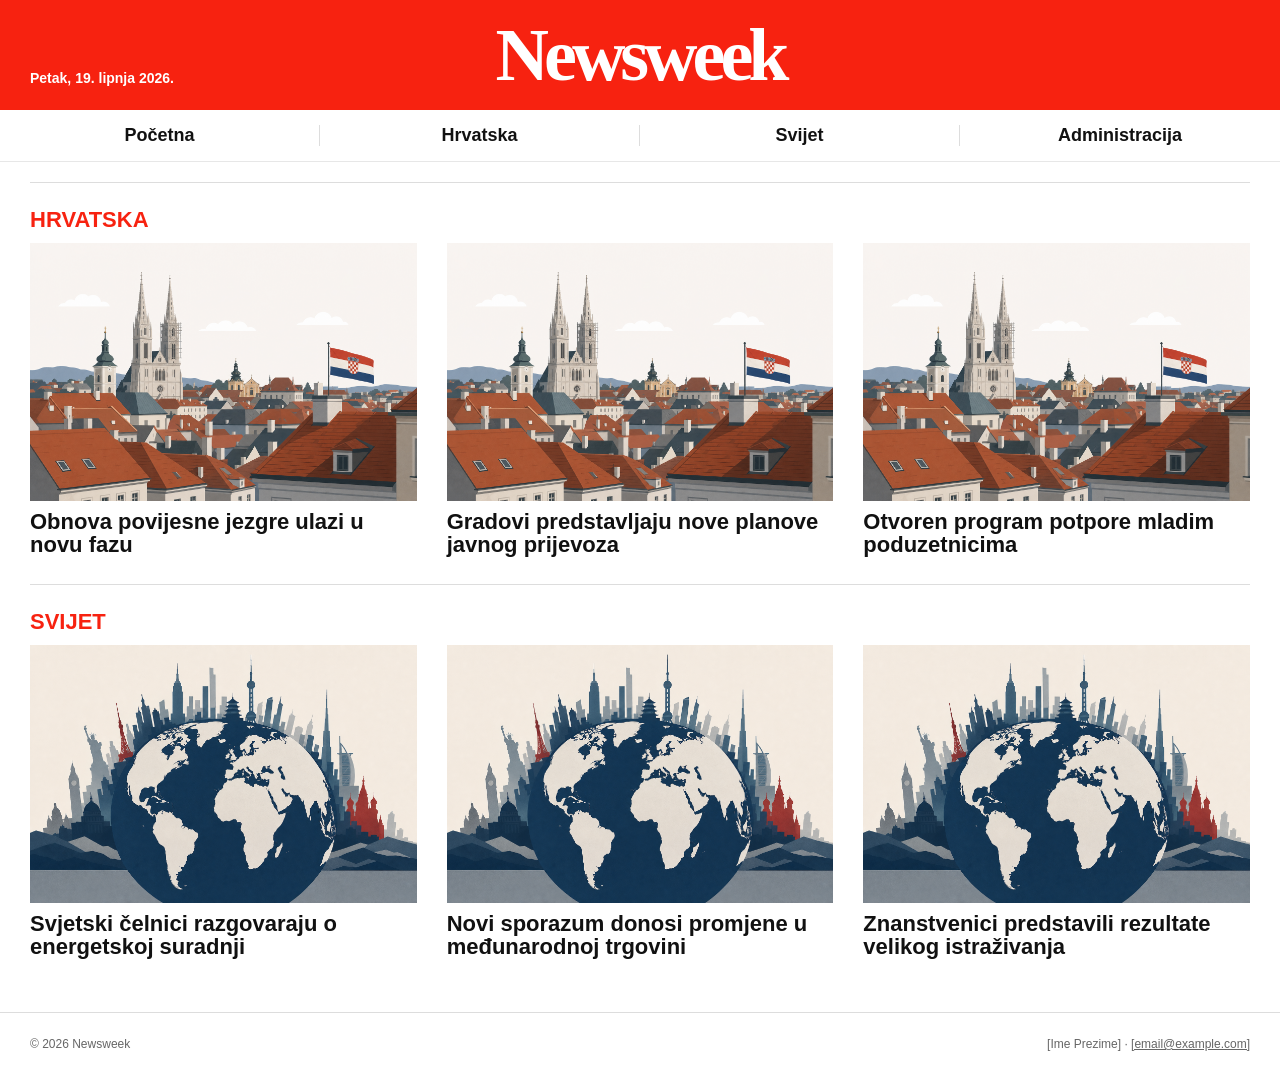
==== index.html @ 07c085bd "faza 1: HTML i CSS predložak" ====
<!DOCTYPE html>
<html lang="hr">
<head>
    <meta charset="UTF-8">
    <meta name="viewport" content="width=device-width, initial-scale=1.0">
    <meta name="description" content="Newsweek portal s vijestima iz Hrvatske i svijeta.">
    <title>Newsweek | Početna</title>
    <link rel="stylesheet" href="assets/css/style.css">
</head>
<body>
    <div class="site-wrapper">
        <header class="site-header">
            <div class="masthead">
                <time datetime="2026-06-19">Petak, 19. lipnja 2026.</time>
                <a class="logo" href="index.html" aria-label="Newsweek početna stranica">Newsweek</a>
            </div>
            <nav class="main-navigation" aria-label="Glavna navigacija">
                <a href="index.html" aria-current="page">Početna</a>
                <a href="#hrvatska">Hrvatska</a>
                <a href="#svijet">Svijet</a>
                <a href="#" aria-disabled="true" title="Dostupno u kasnijoj fazi projekta">Administracija</a>
            </nav>
        </header>

        <main class="home-content">
            <h1 class="visually-hidden">Najnovije vijesti iz Hrvatske i svijeta</h1>
            <section class="news-section" id="hrvatska" aria-labelledby="hrvatska-title">
                <h2 id="hrvatska-title">Hrvatska</h2>
                <div class="news-grid">
                    <article class="news-card">
                        <a href="clanak.html">
                            <img src="assets/img/hrvatska.png" alt="Pogled na zagrebačke krovove i katedralu">
                            <h2>Obnova povijesne jezgre ulazi u novu fazu</h2>
                        </a>
                    </article>
                    <article class="news-card">
                        <a href="clanak.html">
                            <img src="assets/img/hrvatska.png" alt="Pogled na zagrebačke krovove i katedralu">
                            <h2>Gradovi predstavljaju nove planove javnog prijevoza</h2>
                        </a>
                    </article>
                    <article class="news-card">
                        <a href="clanak.html">
                            <img src="assets/img/hrvatska.png" alt="Pogled na zagrebačke krovove i katedralu">
                            <h2>Otvoren program potpore mladim poduzetnicima</h2>
                        </a>
                    </article>
                </div>
            </section>

            <section class="news-section" id="svijet" aria-labelledby="svijet-title">
                <h2 id="svijet-title">Svijet</h2>
                <div class="news-grid">
                    <article class="news-card">
                        <a href="clanak.html">
                            <img src="assets/img/svijet.png" alt="Ilustracija globusa i svjetskih gradova">
                            <h2>Svjetski čelnici razgovaraju o energetskoj suradnji</h2>
                        </a>
                    </article>
                    <article class="news-card">
                        <a href="clanak.html">
                            <img src="assets/img/svijet.png" alt="Ilustracija globusa i svjetskih gradova">
                            <h2>Novi sporazum donosi promjene u međunarodnoj trgovini</h2>
                        </a>
                    </article>
                    <article class="news-card">
                        <a href="clanak.html">
                            <img src="assets/img/svijet.png" alt="Ilustracija globusa i svjetskih gradova">
                            <h2>Znanstvenici predstavili rezultate velikog istraživanja</h2>
                        </a>
                    </article>
                </div>
            </section>
        </main>

        <footer class="site-footer">
            <p>&copy; 2026 Newsweek</p>
            <p>[Ime Prezime] · <a href="mailto:email@example.com">[email@example.com]</a></p>
        </footer>
    </div>
</body>
</html>
---- assets/css/style.css ----
:root {
    --newsweek-red: #f72210;
    --page-background: #f4f5f6;
    --content-background: #ffffff;
    --text-color: #111111;
    --muted-text: #666666;
    --border-color: #dddddd;
    --content-width: 1310px;
}

* {
    box-sizing: border-box;
}

body {
    margin: 0;
    background: var(--page-background);
    color: var(--text-color);
    font-family: Arial, Helvetica, sans-serif;
}

img {
    display: block;
    max-width: 100%;
}

a {
    color: inherit;
}

.visually-hidden {
    position: absolute;
    width: 1px;
    height: 1px;
    padding: 0;
    margin: -1px;
    overflow: hidden;
    clip: rect(0, 0, 0, 0);
    white-space: nowrap;
    border: 0;
}

.site-wrapper {
    width: min(100%, var(--content-width));
    min-height: 100vh;
    margin: 0 auto;
    background: var(--content-background);
}

.masthead {
    position: relative;
    min-height: 94px;
    padding: 18px 30px;
    background: var(--newsweek-red);
    color: #ffffff;
}

.masthead time {
    position: absolute;
    left: 30px;
    bottom: 24px;
    font-size: 14px;
    font-weight: 700;
}

.logo {
    display: block;
    width: max-content;
    margin: 0 auto;
    color: #ffffff;
    font-family: Georgia, "Times New Roman", serif;
    font-size: clamp(52px, 6vw, 74px);
    font-weight: 900;
    line-height: 1;
    letter-spacing: -5px;
    text-decoration: none;
}

.main-navigation {
    display: grid;
    grid-template-columns: repeat(4, 1fr);
    border-bottom: 1px solid #e7e7e7;
}

.main-navigation a {
    margin: 15px 0;
    border-right: 1px solid var(--border-color);
    font-family: "Arial Narrow", Arial, sans-serif;
    font-size: 18px;
    font-weight: 700;
    text-align: center;
    text-decoration: none;
}

.main-navigation a:last-child {
    border-right: 0;
}

.main-navigation a:hover,
.main-navigation a:focus-visible {
    color: var(--newsweek-red);
}

.main-navigation a:focus-visible,
.news-card a:focus-visible,
.site-footer a:focus-visible {
    outline: 2px solid var(--newsweek-red);
    outline-offset: 3px;
}

.main-navigation a[aria-disabled="true"] {
    cursor: not-allowed;
}

.home-content {
    padding: 20px 30px 26px;
}

.news-section {
    padding: 24px 0 28px;
    border-top: 1px solid var(--border-color);
}

.news-section > h2 {
    margin: 0 0 10px;
    color: var(--newsweek-red);
    font-family: "Arial Narrow", Arial, sans-serif;
    font-size: 22px;
    text-transform: uppercase;
}

.news-grid {
    display: grid;
    grid-template-columns: repeat(3, minmax(0, 1fr));
    gap: 30px;
}

.news-card a {
    display: block;
    text-decoration: none;
}

.news-card img {
    width: 100%;
    aspect-ratio: 3 / 2;
    object-fit: cover;
}

.news-card h2 {
    margin: 9px 0 0;
    font-family: "Arial Narrow", Arial, sans-serif;
    font-size: 22px;
    line-height: 1.05;
}

.news-card a:hover h2 {
    color: var(--newsweek-red);
}

.article-content {
    padding: 26px 30px 40px;
}

.article-detail {
    max-width: 1050px;
    margin: 0 auto;
}

.article-header {
    margin-bottom: 24px;
}

.article-category {
    margin: 0 0 12px;
    color: var(--newsweek-red);
    font-family: "Arial Narrow", Arial, sans-serif;
    font-size: 20px;
    font-weight: 700;
    text-transform: uppercase;
}

.article-header h1 {
    max-width: 1000px;
    margin: 0 0 14px;
    font-family: "Arial Narrow", Arial, sans-serif;
    font-size: clamp(34px, 5vw, 52px);
    line-height: 1;
    text-transform: uppercase;
}

.article-header time,
.article-figure figcaption {
    color: var(--muted-text);
    font-size: 13px;
}

.article-figure {
    margin: 0;
}

.article-figure img {
    width: 100%;
    aspect-ratio: 16 / 9;
    object-fit: cover;
}

.article-figure figcaption {
    margin-top: 6px;
}

.category-label {
    display: inline-block;
    margin: 16px 0 8px;
    padding: 8px 16px;
    background: var(--newsweek-red);
    color: #ffffff;
    font-size: 12px;
    font-weight: 700;
    text-transform: uppercase;
}

.article-body {
    max-width: 900px;
    font-family: Georgia, "Times New Roman", serif;
    font-size: 17px;
    line-height: 1.6;
}

.article-body p {
    margin: 0 0 18px;
}

.article-body .lead::first-letter {
    float: left;
    margin: 7px 6px 0 0;
    font-size: 54px;
    line-height: 0.75;
}

.site-footer {
    display: flex;
    justify-content: space-between;
    gap: 20px;
    margin-top: auto;
    padding: 24px 30px;
    border-top: 1px solid var(--border-color);
    color: var(--muted-text);
    font-size: 12px;
}

.site-footer p {
    margin: 0;
}

.site-footer a:hover {
    color: var(--newsweek-red);
}

@media (max-width: 820px) {
    .masthead {
        min-height: 82px;
    }

    .masthead time {
        bottom: 18px;
    }

    .logo {
        font-size: 52px;
    }

    .news-grid {
        grid-template-columns: repeat(2, minmax(0, 1fr));
        gap: 24px;
    }
}

@media (max-width: 560px) {
    .masthead {
        display: flex;
        min-height: auto;
        padding: 14px 18px 16px;
        flex-direction: column-reverse;
        align-items: center;
        gap: 8px;
    }

    .masthead time {
        position: static;
        font-size: 12px;
    }

    .logo {
        margin: 0;
        font-size: 45px;
        letter-spacing: -3px;
    }

    .main-navigation {
        grid-template-columns: repeat(2, 1fr);
    }

    .main-navigation a:nth-child(2) {
        border-right: 0;
    }

    .main-navigation a {
        margin: 10px 0;
        font-size: 16px;
    }

    .home-content,
    .article-content {
        padding-right: 18px;
        padding-left: 18px;
    }

    .news-grid {
        grid-template-columns: 1fr;
    }

    .news-card h2 {
        font-size: 21px;
    }

    .article-header h1 {
        font-size: 34px;
    }

    .article-body {
        font-size: 16px;
    }

    .site-footer {
        padding-right: 18px;
        padding-left: 18px;
        flex-direction: column;
    }
}
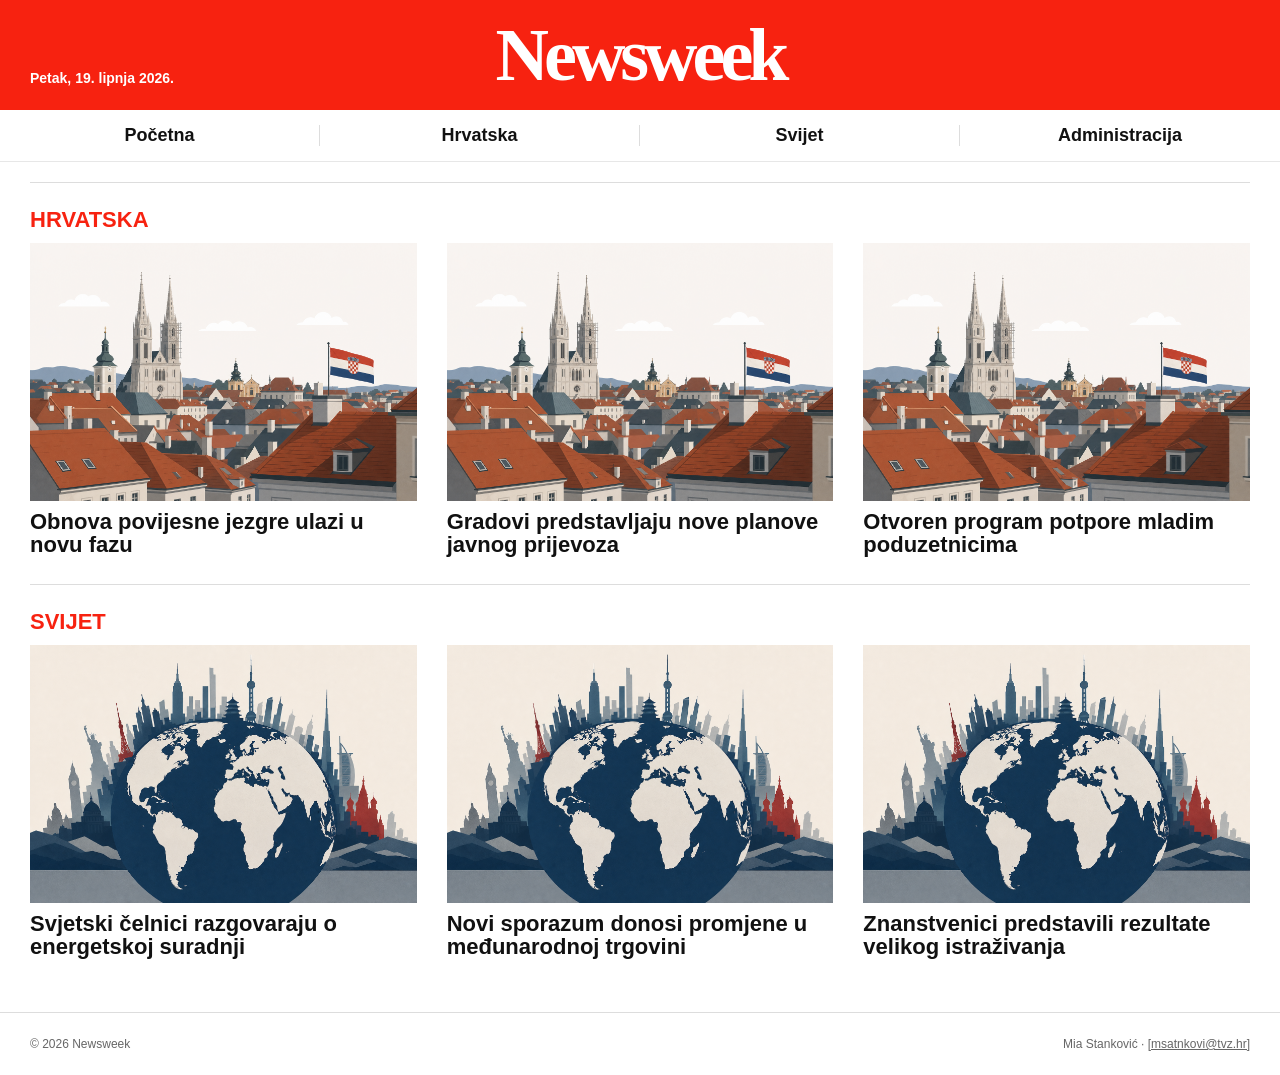
==== commit 49959547: "Faza 1: Osobni podaci" ====
--- a/index.html
+++ b/index.html
@@ -75,7 +75,7 @@
 
         <footer class="site-footer">
             <p>&copy; 2026 Newsweek</p>
-            <p>[Ime Prezime] · <a href="mailto:email@example.com">[email@example.com]</a></p>
+            <p>Mia Stanković · <a href="mailto:msatnkovi@tvz.hr">[msatnkovi@tvz.hr]</a></p>
         </footer>
     </div>
 </body>
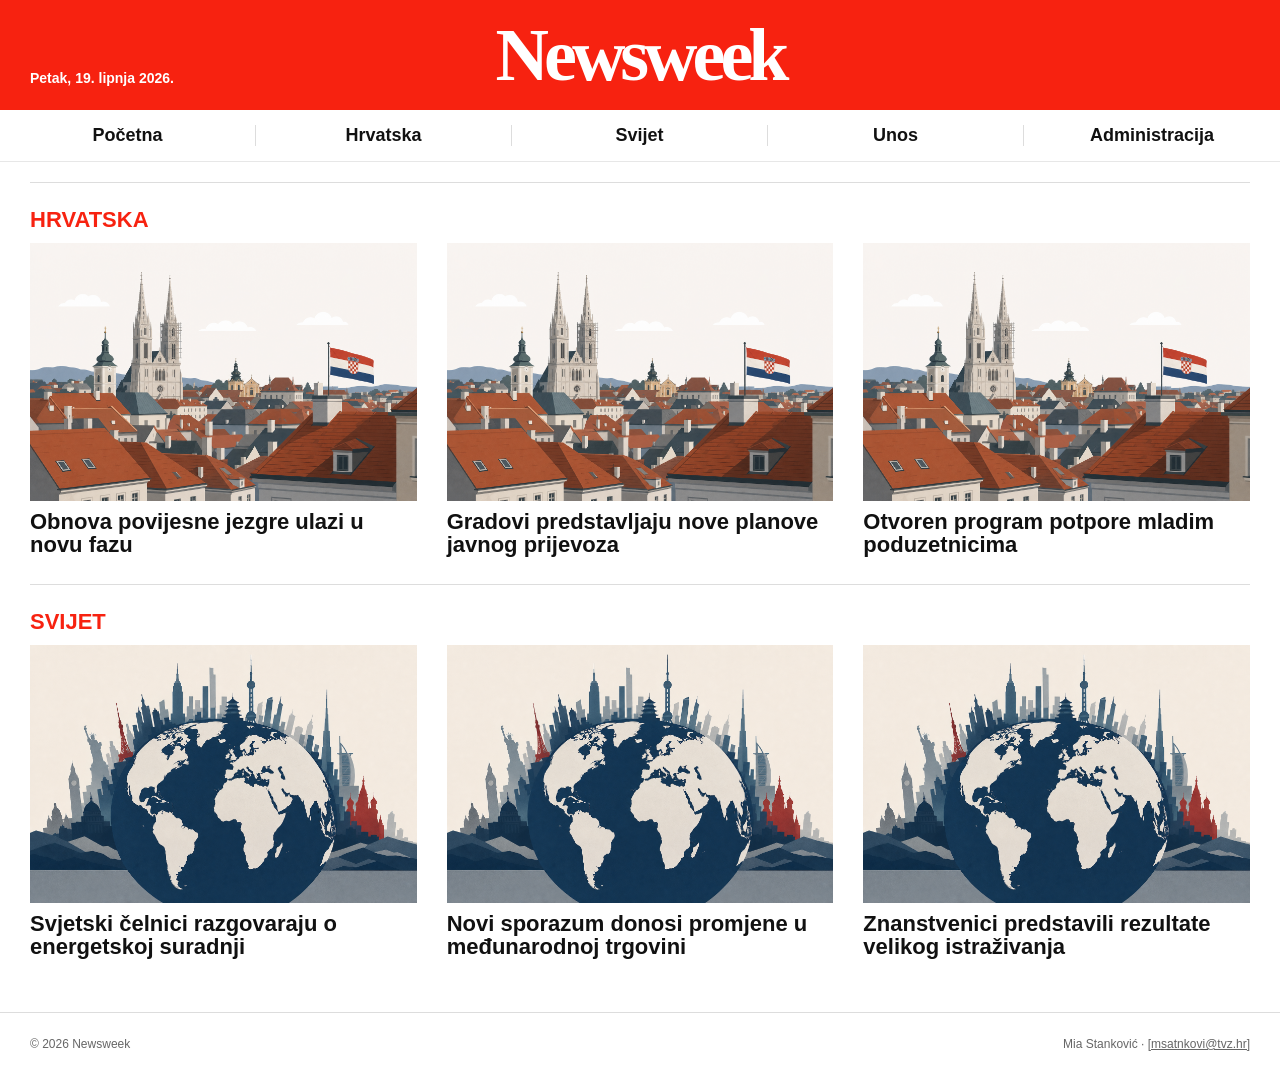
==== commit d735d584: "Faza 2" ====
--- a/index.html
+++ b/index.html
@@ -18,6 +18,7 @@
                 <a href="index.html" aria-current="page">Početna</a>
                 <a href="#hrvatska">Hrvatska</a>
                 <a href="#svijet">Svijet</a>
+                <a href="unos.html">Unos</a>
                 <a href="#" aria-disabled="true" title="Dostupno u kasnijoj fazi projekta">Administracija</a>
             </nav>
         </header>
--- a/assets/css/style.css
+++ b/assets/css/style.css
@@ -78,7 +78,7 @@
 
 .main-navigation {
     display: grid;
-    grid-template-columns: repeat(4, 1fr);
+    grid-template-columns: repeat(5, 1fr);
     border-bottom: 1px solid #e7e7e7;
 }
 
@@ -235,6 +235,174 @@
     margin: 7px 6px 0 0;
     font-size: 54px;
     line-height: 0.75;
+}
+
+.form-content {
+    padding: 32px 30px 48px;
+}
+
+.form-panel {
+    max-width: 850px;
+    margin: 0 auto;
+    border-top: 5px solid var(--newsweek-red);
+    padding-top: 24px;
+}
+
+.form-header {
+    margin-bottom: 28px;
+}
+
+.form-kicker {
+    margin: 0 0 6px;
+    color: var(--newsweek-red);
+    font-size: 14px;
+    font-weight: 700;
+    text-transform: uppercase;
+}
+
+.form-header h1,
+.message-panel h1 {
+    margin: 0 0 10px;
+    font-family: "Arial Narrow", Arial, sans-serif;
+    font-size: 36px;
+    text-transform: uppercase;
+}
+
+.form-header > p:last-child {
+    margin: 0;
+    color: var(--muted-text);
+}
+
+.form-panel form {
+    display: grid;
+    gap: 22px;
+}
+
+.form-item {
+    display: grid;
+    gap: 8px;
+}
+
+.form-item label,
+.checkbox-item label {
+    font-weight: 700;
+}
+
+.form-item label span {
+    color: var(--newsweek-red);
+}
+
+.form-item input[type="text"],
+.form-item input[type="file"],
+.form-item textarea,
+.form-item select {
+    width: 100%;
+    border: 1px solid #999999;
+    border-radius: 0;
+    background: #ffffff;
+    color: var(--text-color);
+    font: inherit;
+}
+
+.form-item input[type="text"],
+.form-item textarea,
+.form-item select {
+    padding: 12px;
+}
+
+.form-item input[type="file"] {
+    padding: 9px;
+}
+
+.form-item textarea {
+    resize: vertical;
+}
+
+.form-item input:focus-visible,
+.form-item textarea:focus-visible,
+.form-item select:focus-visible {
+    border-color: var(--newsweek-red);
+    outline: 2px solid var(--newsweek-red);
+    outline-offset: 2px;
+}
+
+.form-item small {
+    color: var(--muted-text);
+    font-size: 12px;
+}
+
+.checkbox-item {
+    display: flex;
+    align-items: center;
+    gap: 10px;
+}
+
+.checkbox-item input {
+    width: 18px;
+    height: 18px;
+    margin: 0;
+    accent-color: var(--newsweek-red);
+}
+
+.form-actions {
+    display: flex;
+    justify-content: flex-end;
+    gap: 12px;
+    padding-top: 6px;
+}
+
+.button {
+    display: inline-block;
+    border: 1px solid var(--text-color);
+    border-radius: 0;
+    padding: 11px 22px;
+    font: inherit;
+    font-weight: 700;
+    text-decoration: none;
+    cursor: pointer;
+}
+
+.button-primary {
+    border-color: var(--newsweek-red);
+    background: var(--newsweek-red);
+    color: #ffffff;
+}
+
+.button-secondary {
+    background: #ffffff;
+    color: var(--text-color);
+}
+
+.button:hover,
+.button:focus-visible {
+    border-color: var(--text-color);
+    outline: 2px solid var(--text-color);
+    outline-offset: 2px;
+}
+
+.message-panel {
+    max-width: 850px;
+    margin: 20px auto;
+    border-top: 5px solid var(--newsweek-red);
+    padding: 24px 0;
+}
+
+.message-panel p,
+.message-panel ul {
+    margin: 0 0 20px;
+}
+
+.message-panel-error li {
+    margin-bottom: 6px;
+}
+
+.archive-notice {
+    max-width: 900px;
+    margin: 10px 0 18px;
+    border-left: 4px solid var(--newsweek-red);
+    padding: 10px 14px;
+    background: #f4f5f6;
+    font-weight: 700;
 }
 
 .site-footer {
@@ -300,8 +468,13 @@
         grid-template-columns: repeat(2, 1fr);
     }
 
-    .main-navigation a:nth-child(2) {
+    .main-navigation a:nth-child(even) {
         border-right: 0;
+    }
+
+    .main-navigation a:last-child {
+        grid-column: 1 / -1;
+        border-top: 1px solid var(--border-color);
     }
 
     .main-navigation a {
@@ -310,7 +483,8 @@
     }
 
     .home-content,
-    .article-content {
+    .article-content,
+    .form-content {
         padding-right: 18px;
         padding-left: 18px;
     }
@@ -329,6 +503,20 @@
 
     .article-body {
         font-size: 16px;
+    }
+
+    .form-header h1,
+    .message-panel h1 {
+        font-size: 30px;
+    }
+
+    .form-actions {
+        align-items: stretch;
+        flex-direction: column-reverse;
+    }
+
+    .form-actions .button {
+        width: 100%;
     }
 
     .site-footer {
